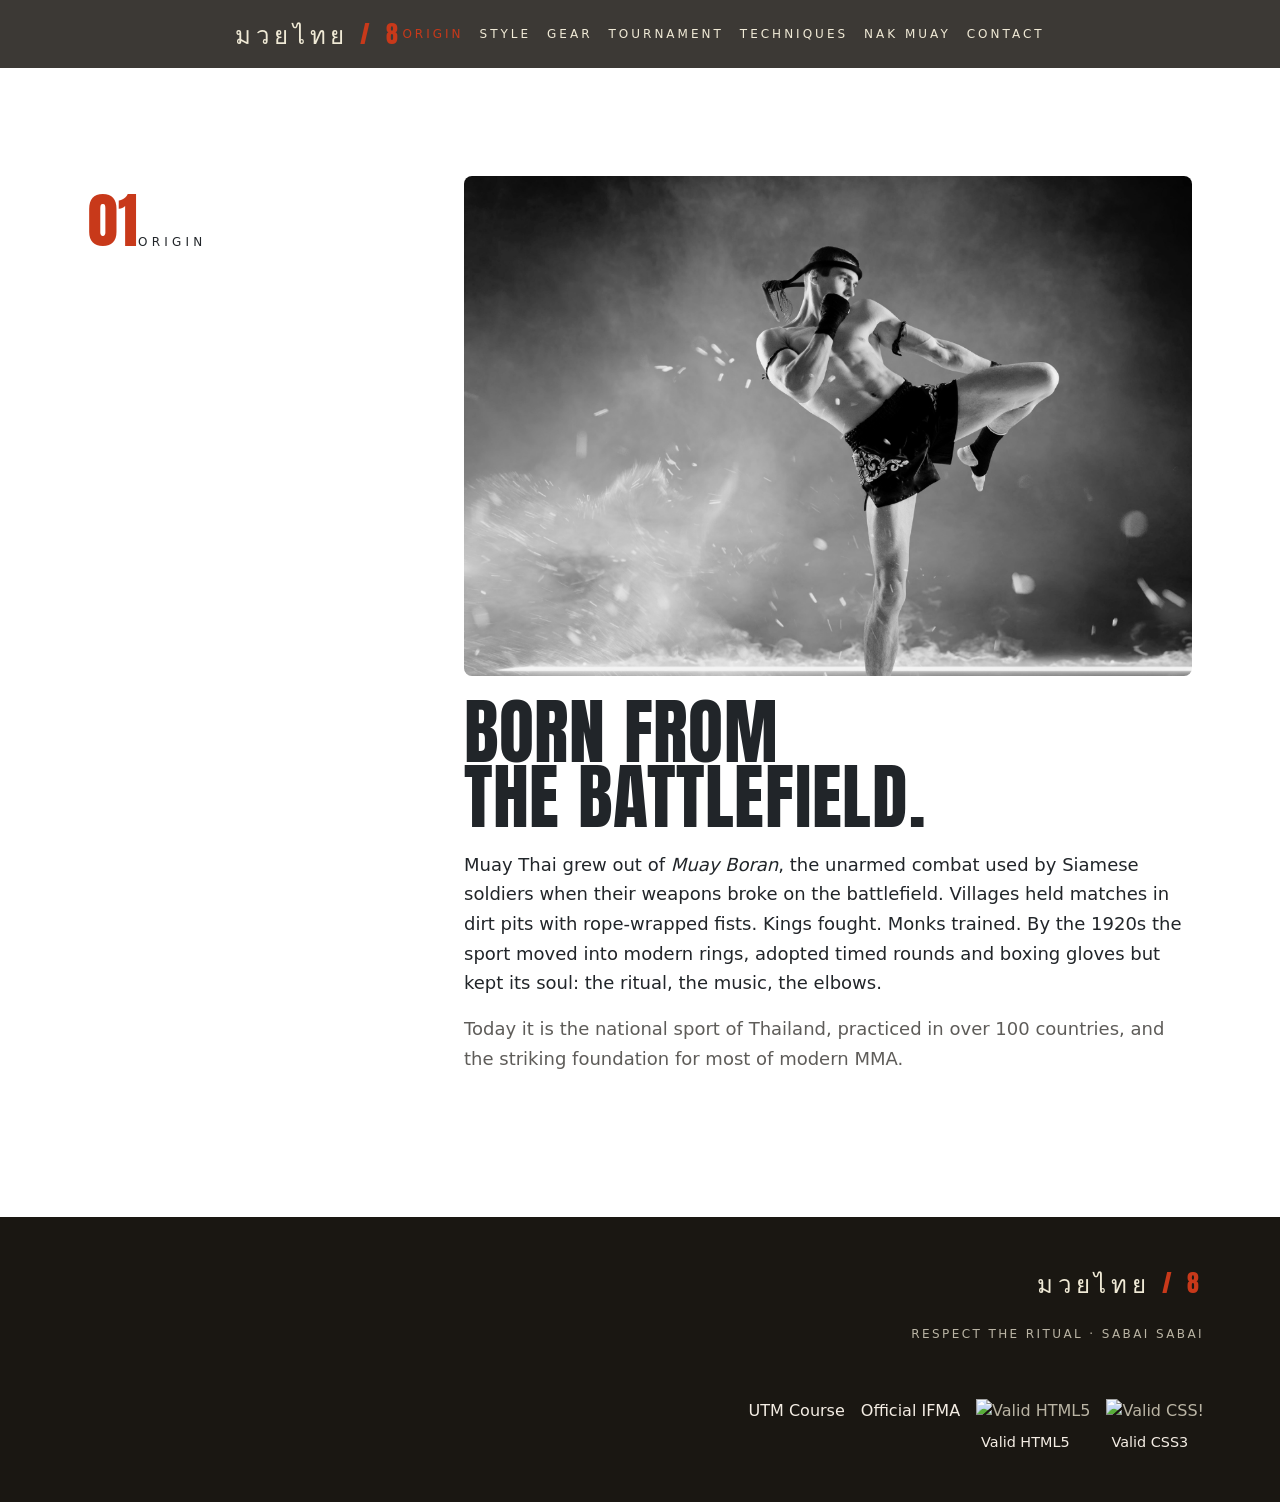
==== pages/about.html @ 4b2b86da "Add files via upload" ====
<!DOCTYPE html>
<html lang="en">
<head>
<meta charset="UTF-8" />
<meta name="viewport" content="width=device-width, initial-scale=1.0">
<title>Origin | Muay Thai / 8</title>

<link href="https://cdn.jsdelivr.net/npm/bootstrap@5.3.0/dist/css/bootstrap.min.css" rel="stylesheet">

<link rel="preconnect" href="https://fonts.googleapis.com">
<link rel="preconnect" href="https://fonts.gstatic.com" crossorigin>
<link href="https://fonts.googleapis.com/css2?family=Anton&family=Inter:wght@400;500;600&display=swap" rel="stylesheet">
<link rel="stylesheet" href="../assets/css/styles.css" />
<script src="https://kit.fontawesome.com/0c54b7787d.js" crossorigin="anonymous"></script>
</head>
<body id="top">

<nav class="nav">
  <div class="nav-inner d-flex flex-wrap align-items-center justify-content-between">
    <a href="../index.html" class="brand">มวยไทย<span class="accent"> / 8</span></a>
    <div class="nav-links d-flex flex-wrap gap-3 mt-2 mt-md-0">
      <a href="about.html" style="color: #c8391a;">Origin</a>
      <a href="style.html">Style</a>
      <a href="gear.html">Gear</a>
      <a href="tournament.html">Tournament</a>
      <a href="technique.html">Techniques</a>
      <a href="fighter.html">Nak Muay</a>
      <a href="contact.html">Contact</a>
    </div>
  </div>
</nav>

<main>
  <section id="origin" class="section container mt-5">
    <div class="row">
      
      
      <div class="col-12 col-lg-4 mb-4">
        <div class="section-label"><span class="n blood">01</span><span class="t">Origin</span></div>
      </div>
      
     
      <div class="col-12 col-lg-8">
     
        <img src="../assets/images/fighter.png" alt="Fighter" class="gray tall img-fluid mb-4" style="width: 100%; border-radius: 8px;" />
        
        <h1 class="display big">Born from<br>the battlefield.</h1>
        <p class="body">Muay Thai grew out of <em>Muay Boran</em>, the unarmed combat used by Siamese soldiers when their weapons broke on the battlefield. Villages held matches in dirt pits with rope-wrapped fists. Kings fought. Monks trained. By the 1920s the sport moved into modern rings, adopted timed rounds and boxing gloves but kept its soul: the ritual, the music, the elbows.</p>
        <p class="body muted" style="margin-top: 1rem;">Today it is the national sport of Thailand, practiced in over 100 countries, and the striking foundation for most of modern MMA.</p>
      </div>
      
    </div>
  </section>
</main>

<footer class="footer">
  <div class="footer-inner container text-center text-md-start">
    <div class="brand-lg">มวยไทย <span class="accent">/ 8</span></div>
    <p class="footer-tag">Respect the ritual · Sabai sabai</p>
    

    <div class="d-flex flex-column flex-md-row gap-3 mt-3 align-items-center align-items-md-start">
      <a href="https://www.utm.ac.mu/index.php/bsc-hons-cyber-security" target="_blank" style="color: #f4ede4;">UTM Course</a>
      <a href="https://muaythai.sport/" target="_blank" style="color: #f4ede4;">Official IFMA</a>
      
      <a href="https://validator.w3.org/nu/?doc=REFERRER" target="_blank" style="text-decoration: none;">
        <img src="https://www.w3.org/Icons/valid-html401" alt="Valid HTML5" style="border:0; height:31px; vertical-align: middle;">
        <span style="color: #f4ede4; font-size: 0.9rem; margin-left: 5px;">Valid HTML5</span>
      </a>

      <a href="https://jigsaw.w3.org/css-validator/validator?uri=REFERRER" target="_blank" style="text-decoration: none;">
        <img src="https://jigsaw.w3.org/css-validator/images/vcss" alt="Valid CSS!" style="border:0; height:31px; vertical-align: middle;">
        <span style="color: #f4ede4; font-size: 0.9rem; margin-left: 5px;">Valid CSS3</span>
      </a>
    </div>
  </div>
</footer>


<script src="https://cdn.jsdelivr.net/npm/bootstrap@5.3.0/dist/js/bootstrap.bundle.min.js"></script>
<script src="../script.js"></script>
</body>
</html>
---- assets/css/styles.css ----
:root{
  --font-display:"Anton","Bebas Neue",sans-serif;
  --font-body:"Inter",sans-serif;
  --blood:#c8391a;
  --bone:#f0ead6;
  --ink:#1a1712;
  --ember:#e69240;
}
*{box-sizing:border-box;margin:0;padding:0}
html, body {height: 100%;margin: 0;}
body {min-height: 100vh;display: flex;flex-direction: column;}
main {flex: 1;display: flex;flex-direction: column;}
img{display:block;max-width:100%}
a{color:inherit;text-decoration:none}
em{font-style:italic}

.display{font-family:var(--font-display);text-transform:uppercase;line-height:.9;letter-spacing:.01em}
.huge{font-size:clamp(3.5rem,14vw,12rem);line-height:.85}
.big{font-size:clamp(2.5rem,6vw,4.5rem)}
.med{font-size:1.75rem}
.blood{color:var(--blood)}
.ember{color:var(--ember)}
.muted{color:rgba(26,23,18,.7);margin-top:1rem}
.body{font-size:1.125rem;line-height:1.65;margin-top:1.25rem}
.max-w{max-width:640px}
.mt{margin-top:1.5rem}

nav {flex-shrink: 0;}
.nav{position:fixed;top:0;left:0;right:0;z-index:50;background:rgba(26,23,18,.85);backdrop-filter:blur(10px);color:var(--bone)}
.nav-inner{max-width:1280px;margin:0 auto;display:flex;align-items:center;justify-content:space-between;padding:1rem 1.5rem}
.brand{font-family:var(--font-display);font-size:1.5rem;letter-spacing:.2em}
.accent{color:var(--blood)}
.nav-links{display:none;gap:2rem;font-size:.75rem;letter-spacing:.25em;text-transform:uppercase}
.nav-links a:hover{color:var(--ember)}
@media(min-width:768px){.nav-links{display:flex}}


.hero{position:relative;min-height:100vh;overflow:hidden;background:var(--ink);color:var(--bone)}
.hero-bg{position:absolute;inset:0;width:100%;height:100%;object-fit:cover;opacity:.6}
.hero-fade{position:absolute;inset:0;background:linear-gradient(to bottom,rgba(26,23,18,.4),transparent,var(--ink))}
.hero-inner{position:relative;z-index:10;max-width:1280px;margin:0 auto;padding:10rem 1.5rem 6rem;min-height:100vh;display:flex;flex-direction:column;justify-content:space-between}
.eyebrow{display:flex;align-items:center;gap:1rem;font-size:.75rem;letter-spacing:.4em;text-transform:uppercase;color:var(--ember)}
.rule{display:inline-block;height:1px;width:3rem;background:var(--ember)}
.lede{margin-top:2rem;max-width:36rem;font-size:1.125rem;color:rgba(240,234,214,.8)}
.stats{margin-top:2.5rem;display:grid;grid-template-columns:repeat(3,1fr);gap:2rem;max-width:32rem;border-top:1px solid rgba(240,234,214,.2);padding-top:1.5rem}
.stat-n{font-family:var(--font-display);font-size:2.5rem;color:var(--ember)}
.stat-l{font-size:.75rem;letter-spacing:.25em;text-transform:uppercase;color:rgba(240,234,214,.6);margin-top:.25rem}


.section{padding:8rem 1.5rem;max-width:1152px;margin:0 auto}
.section.dark,.section.blood-bg{max-width:none;margin:0;padding-left:1.5rem;padding-right:1.5rem}
.section.dark{background:var(--ink);color:var(--bone)}
.section.blood-bg{background:var(--blood);color:var(--bone)}
.section.dark>*,.section.blood-bg>*{max-width:1152px;margin-left:auto;margin-right:auto}

.grid-12{display:grid;grid-template-columns:repeat(12,1fr);gap:3rem;align-items:start}
.grid-12.end{align-items:end;margin-bottom:4rem}
.col-4{grid-column:span 12}
.col-5{grid-column:span 12}
.col-7{grid-column:span 12}
.col-8{grid-column:span 12}
@media(min-width:768px){
  .col-4{grid-column:span 4}
  .col-5{grid-column:span 5}
  .col-7{grid-column:span 7}
  .col-8{grid-column:span 8}
}


.section-label{display:flex:1;align-items:center;gap:1rem}
.section-label .n{font-family:var(--font-display);font-size:3.75rem}
.section-label .t{font-size:.75rem;letter-spacing:.35em;text-transform:uppercase}


.two-col{display:grid;grid-template-columns:1fr;gap:2.5rem;align-items:center}
@media(min-width:768px){.two-col{grid-template-columns:1fr 1fr}}
.gray{filter:grayscale(1)}
.tall{width:100%;height:500px;object-fit:cover}
.tall-med{margin-top:2.5rem;width:100%;height:350px;object-fit:cover}
.stack{display:flex;flex-direction:column;gap:2rem}
.weapon{border-left:2px solid var(--blood);padding-left:1.5rem}
.w-name{font-family:var(--font-display);font-size:1.875rem;text-transform:uppercase;letter-spacing:.02em}
.w-name .thai{color:var(--ember);font-size:.9rem;margin-left:.5rem;font-family:var(--font-body);letter-spacing:0;font-weight:400}
.weapon p{margin-top:.5rem;color:rgba(240,234,214,.7)}


.wide{width:100%;height:400px;object-fit:cover;margin-bottom:4rem}
@media(min-width:768px){.wide{height:500px}}
.gear-grid{display:grid;grid-template-columns:1fr;gap:2rem}
@media(min-width:768px){.gear-grid{grid-template-columns:repeat(3,1fr)}}
.gear-card{border-top:2px solid var(--ink);padding-top:1.5rem}
.gear-card .num{font-size:.75rem;letter-spacing:.3em;text-transform:uppercase;color:rgba(26,23,18,.5)}
.gear-card h3{font-family:var(--font-display);font-size:1.5rem;text-transform:uppercase;margin-top:.5rem}
.gear-card p{margin-top:.75rem;color:rgba(26,23,18,.75)}


.round{display:flex;gap:1.5rem;border-bottom:1px solid rgba(240,234,214,.25);padding-bottom:1.5rem;margin-bottom:2rem}
.round .tag{font-family:var(--font-display);font-size:3rem;line-height:1;width:5rem;flex-shrink:0}
.round h3{font-family:var(--font-display);font-size:1.5rem;text-transform:uppercase}
.round p{margin-top:.5rem;color:rgba(240,234,214,.85)}
.scoring{padding-top:1rem}
.scoring h3{font-family:var(--font-display);text-transform:uppercase;font-size:1.5rem}
.scoring p{margin-top:.75rem;color:rgba(240,234,214,.85)}


.ideas-grid{margin-top:3.5rem;display:grid;grid-template-columns:1fr;gap:1.5rem}
@media(min-width:768px){.ideas-grid{grid-template-columns:repeat(2,1fr)}}
@media(min-width:1024px){.ideas-grid{grid-template-columns:repeat(3,1fr)}}
.idea{padding:1.5rem;background:var(--ink);color:var(--bone);transition:background .2s}
.idea:hover{background:var(--blood)}
.idea .num{font-family:var(--font-display);font-size:2.25rem;color:var(--ember)}
.idea:hover .num{color:var(--bone)}
.idea h3{margin-top:1rem;font-family:var(--font-display);font-size:1.25rem;text-transform:uppercase}
.idea p{margin-top:.5rem;font-size:.875rem;color:rgba(240,234,214,.75)}


.footer{background:var(--ink);color:rgba(240,234,214,.75);padding:3rem 1.5rem}
.footer-inner{max-width:1152px;margin-top:auto;display:flex;flex-direction:column;gap:1.5rem;justify-content:space-between}
@media(min-width:768px){.footer-inner{flex-direction:column;align-items:flex-end}}
.brand-lg{font-family:var(--font-display);font-size:1.5rem;letter-spacing:.2em;color:var(--bone)}
.footer-tag{font-size:.75rem;letter-spacing:.2em;text-transform:uppercase}


@media(max-width:480px){
  .hero-inner{padding:7rem 1.25rem 4rem}
  .stats{grid-template-columns:repeat(3,1fr);gap:1rem}
  .stat-n{font-size:1.75rem}
  .tall{height:300px}
  .tall-med{height:220px}
  .wide{height:220px}
  .section{padding:4rem 1.25rem}
  .section.dark,.section.blood-bg{padding-left:1.25rem;padding-right:1.25rem}
  .round .tag{font-size:2rem;width:3.5rem}
  .section-label .n{font-size:2.5rem}
}
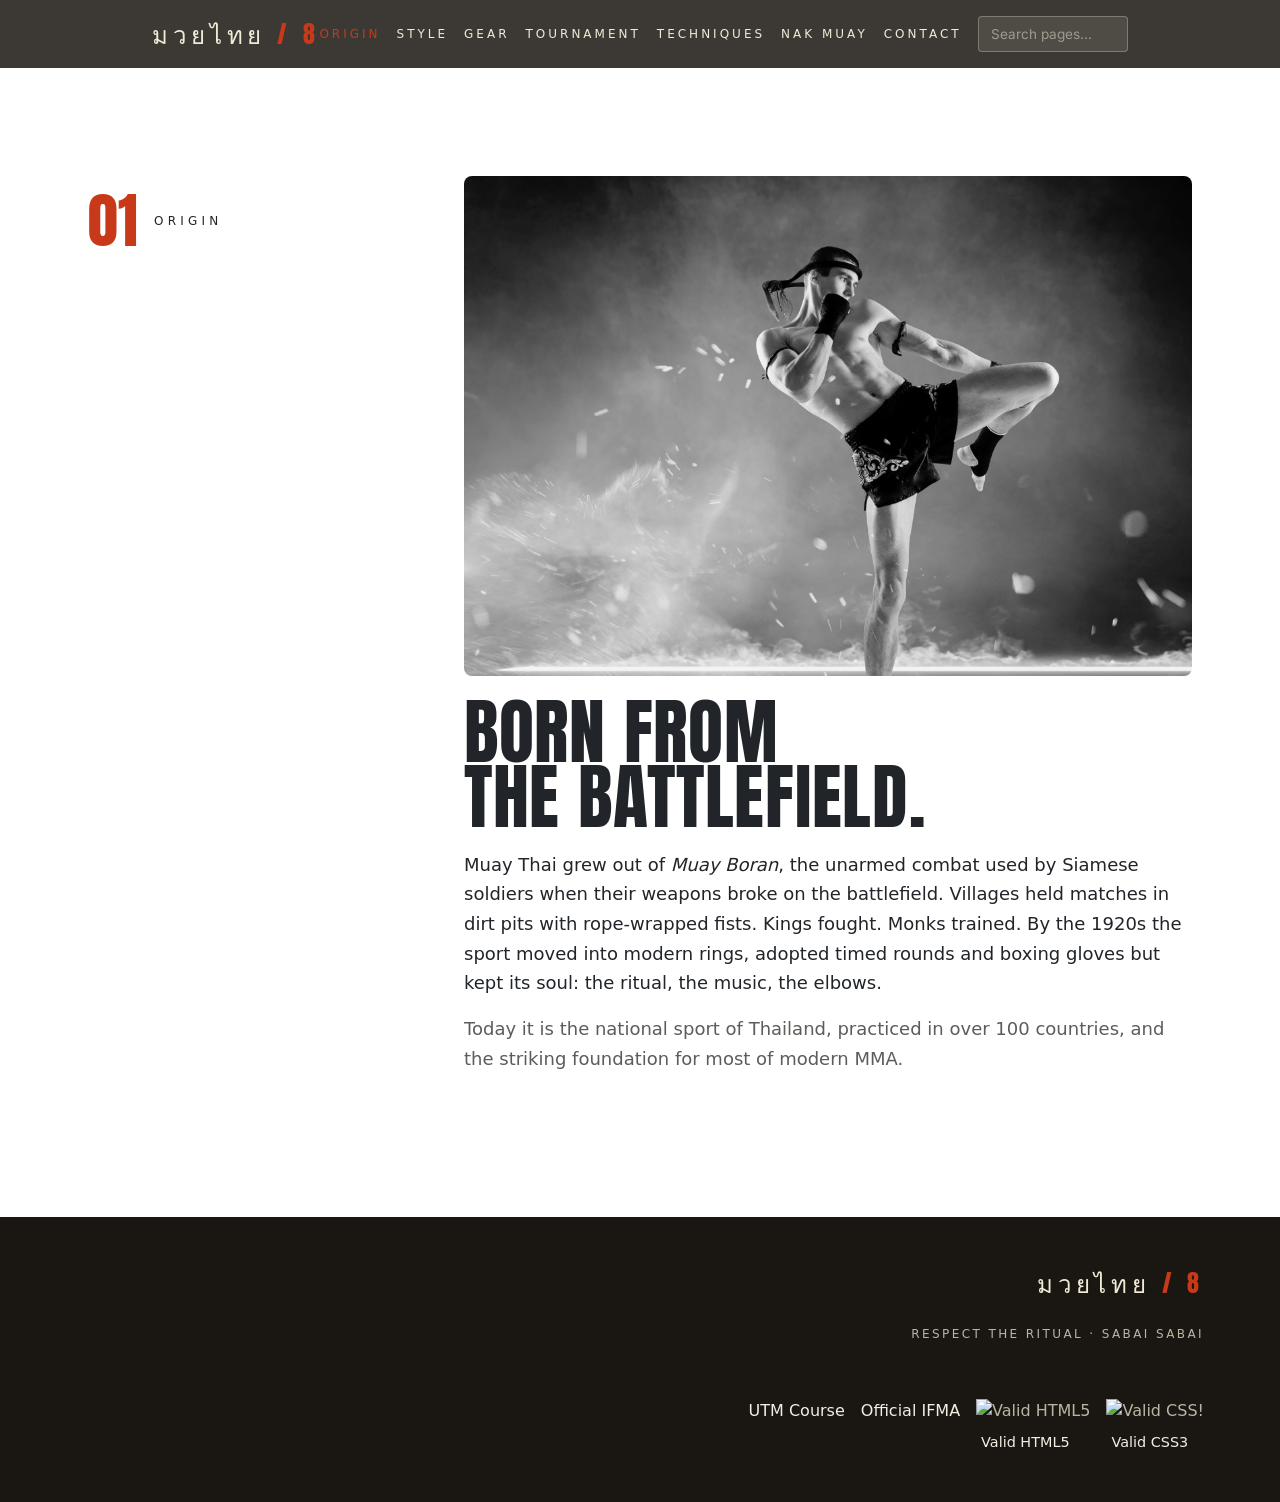
==== commit a2ffc883: "Add files via upload" ====
--- a/pages/about.html
+++ b/pages/about.html
@@ -1,83 +1,89 @@
-<!DOCTYPE html>
-<html lang="en">
-<head>
-<meta charset="UTF-8" />
-<meta name="viewport" content="width=device-width, initial-scale=1.0">
-<title>Origin | Muay Thai / 8</title>
-
-<link href="https://cdn.jsdelivr.net/npm/bootstrap@5.3.0/dist/css/bootstrap.min.css" rel="stylesheet">
-
-<link rel="preconnect" href="https://fonts.googleapis.com">
-<link rel="preconnect" href="https://fonts.gstatic.com" crossorigin>
-<link href="https://fonts.googleapis.com/css2?family=Anton&family=Inter:wght@400;500;600&display=swap" rel="stylesheet">
-<link rel="stylesheet" href="../assets/css/styles.css" />
-<script src="https://kit.fontawesome.com/0c54b7787d.js" crossorigin="anonymous"></script>
-</head>
-<body id="top">
-
-<nav class="nav">
-  <div class="nav-inner d-flex flex-wrap align-items-center justify-content-between">
-    <a href="../index.html" class="brand">มวยไทย<span class="accent"> / 8</span></a>
-    <div class="nav-links d-flex flex-wrap gap-3 mt-2 mt-md-0">
-      <a href="about.html" style="color: #c8391a;">Origin</a>
-      <a href="style.html">Style</a>
-      <a href="gear.html">Gear</a>
-      <a href="tournament.html">Tournament</a>
-      <a href="technique.html">Techniques</a>
-      <a href="fighter.html">Nak Muay</a>
-      <a href="contact.html">Contact</a>
-    </div>
-  </div>
-</nav>
-
-<main>
-  <section id="origin" class="section container mt-5">
-    <div class="row">
-      
-      
-      <div class="col-12 col-lg-4 mb-4">
-        <div class="section-label"><span class="n blood">01</span><span class="t">Origin</span></div>
-      </div>
-      
-     
-      <div class="col-12 col-lg-8">
-     
-        <img src="../assets/images/fighter.png" alt="Fighter" class="gray tall img-fluid mb-4" style="width: 100%; border-radius: 8px;" />
-        
-        <h1 class="display big">Born from<br>the battlefield.</h1>
-        <p class="body">Muay Thai grew out of <em>Muay Boran</em>, the unarmed combat used by Siamese soldiers when their weapons broke on the battlefield. Villages held matches in dirt pits with rope-wrapped fists. Kings fought. Monks trained. By the 1920s the sport moved into modern rings, adopted timed rounds and boxing gloves but kept its soul: the ritual, the music, the elbows.</p>
-        <p class="body muted" style="margin-top: 1rem;">Today it is the national sport of Thailand, practiced in over 100 countries, and the striking foundation for most of modern MMA.</p>
-      </div>
-      
-    </div>
-  </section>
-</main>
-
-<footer class="footer">
-  <div class="footer-inner container text-center text-md-start">
-    <div class="brand-lg">มวยไทย <span class="accent">/ 8</span></div>
-    <p class="footer-tag">Respect the ritual · Sabai sabai</p>
-    
-
-    <div class="d-flex flex-column flex-md-row gap-3 mt-3 align-items-center align-items-md-start">
-      <a href="https://www.utm.ac.mu/index.php/bsc-hons-cyber-security" target="_blank" style="color: #f4ede4;">UTM Course</a>
-      <a href="https://muaythai.sport/" target="_blank" style="color: #f4ede4;">Official IFMA</a>
-      
-      <a href="https://validator.w3.org/nu/?doc=REFERRER" target="_blank" style="text-decoration: none;">
-        <img src="https://www.w3.org/Icons/valid-html401" alt="Valid HTML5" style="border:0; height:31px; vertical-align: middle;">
-        <span style="color: #f4ede4; font-size: 0.9rem; margin-left: 5px;">Valid HTML5</span>
-      </a>
-
-      <a href="https://jigsaw.w3.org/css-validator/validator?uri=REFERRER" target="_blank" style="text-decoration: none;">
-        <img src="https://jigsaw.w3.org/css-validator/images/vcss" alt="Valid CSS!" style="border:0; height:31px; vertical-align: middle;">
-        <span style="color: #f4ede4; font-size: 0.9rem; margin-left: 5px;">Valid CSS3</span>
-      </a>
-    </div>
-  </div>
-</footer>
-
-
-<script src="https://cdn.jsdelivr.net/npm/bootstrap@5.3.0/dist/js/bootstrap.bundle.min.js"></script>
-<script src="../script.js"></script>
-</body>
+<!DOCTYPE html>
+<html lang="en">
+<head>
+<meta charset="UTF-8" />
+<meta name="viewport" content="width=device-width, initial-scale=1.0">
+<title>Origin | Muay Thai / 8</title>
+
+<link href="https://cdn.jsdelivr.net/npm/bootstrap@5.3.0/dist/css/bootstrap.min.css" rel="stylesheet">
+
+<link rel="preconnect" href="https://fonts.googleapis.com">
+<link rel="preconnect" href="https://fonts.gstatic.com" crossorigin>
+<link href="https://fonts.googleapis.com/css2?family=Anton&family=Inter:wght@400;500;600&display=swap" rel="stylesheet">
+<link rel="stylesheet" href="../assets/css/styles.css" />
+  <link rel="icon" type="image/jpeg" href="../assets/images/logo.jpg">
+<script src="https://kit.fontawesome.com/0c54b7787d.js" crossorigin="anonymous"></script>
+</head>
+<body id="top">
+
+<nav class="nav">
+  <div class="nav-inner d-flex flex-wrap align-items-center justify-content-between">
+    <a href="../index.html" class="brand">มวยไทย<span class="accent"> / 8</span></a>
+    <div class="nav-links d-flex flex-wrap gap-3 mt-2 mt-md-0">
+      <a href="about.html" style="color: #c8391a;">Origin</a>
+      <a href="style.html">Style</a>
+      <a href="gear.html">Gear</a>
+      <a href="tournament.html">Tournament</a>
+      <a href="technique.html">Techniques</a>
+      <a href="fighter.html">Nak Muay</a>
+      <a href="contact.html">Contact</a>
+    </div>
+    <div class="site-search">
+      <label for="site-search" class="visually-hidden">Search pages</label>
+      <input type="search" id="site-search" placeholder="Search pages..." autocomplete="off">
+      <div id="site-search-results" class="search-results" role="listbox"></div>
+    </div>
+  </div>
+</nav>
+
+<main>
+  <section id="origin" class="section container mt-5">
+    <div class="row">
+      
+      
+      <div class="col-12 col-lg-4 mb-4">
+        <div class="section-label"><span class="n blood">01</span><span class="t">Origin</span></div>
+      </div>
+      
+     
+      <div class="col-12 col-lg-8">
+     
+        <img src="../assets/images/fighter.png" alt="Fighter" class="gray tall img-fluid mb-4" style="width: 100%; border-radius: 8px;" />
+        
+        <h1 class="display big">Born from<br>the battlefield.</h1>
+        <p class="body">Muay Thai grew out of <em>Muay Boran</em>, the unarmed combat used by Siamese soldiers when their weapons broke on the battlefield. Villages held matches in dirt pits with rope-wrapped fists. Kings fought. Monks trained. By the 1920s the sport moved into modern rings, adopted timed rounds and boxing gloves but kept its soul: the ritual, the music, the elbows.</p>
+        <p class="body muted" style="margin-top: 1rem;">Today it is the national sport of Thailand, practiced in over 100 countries, and the striking foundation for most of modern MMA.</p>
+      </div>
+      
+    </div>
+  </section>
+</main>
+
+<footer class="footer">
+  <div class="footer-inner container text-center text-md-start">
+    <div class="brand-lg">มวยไทย <span class="accent">/ 8</span></div>
+    <p class="footer-tag">Respect the ritual · Sabai sabai</p>
+    
+
+    <div class="d-flex flex-column flex-md-row gap-3 mt-3 align-items-center align-items-md-start">
+      <a href="https://www.utm.ac.mu/index.php/bsc-hons-cyber-security" target="_blank" style="color: #f4ede4;">UTM Course</a>
+      <a href="https://muaythai.sport/" target="_blank" style="color: #f4ede4;">Official IFMA</a>
+      
+      <a href="https://validator.w3.org/nu/?doc=REFERRER" target="_blank" style="text-decoration: none;">
+        <img src="https://www.w3.org/Icons/valid-html401" alt="Valid HTML5" style="border:0; height:31px; vertical-align: middle;">
+        <span style="color: #f4ede4; font-size: 0.9rem; margin-left: 5px;">Valid HTML5</span>
+      </a>
+
+      <a href="https://jigsaw.w3.org/css-validator/validator?uri=REFERRER" target="_blank" style="text-decoration: none;">
+        <img src="https://jigsaw.w3.org/css-validator/images/vcss" alt="Valid CSS!" style="border:0; height:31px; vertical-align: middle;">
+        <span style="color: #f4ede4; font-size: 0.9rem; margin-left: 5px;">Valid CSS3</span>
+      </a>
+    </div>
+  </div>
+</footer>
+
+
+<script src="https://cdn.jsdelivr.net/npm/bootstrap@5.3.0/dist/js/bootstrap.bundle.min.js"></script>
+<script src="../script.js"></script>
+</body>
 </html>
--- a/assets/css/styles.css
+++ b/assets/css/styles.css
@@ -67,7 +67,7 @@
 }
 
 
-.section-label{display:flex:1;align-items:center;gap:1rem}
+.section-label{display:flex;align-items:center;gap:1rem}
 .section-label .n{font-family:var(--font-display);font-size:3.75rem}
 .section-label .t{font-size:.75rem;letter-spacing:.35em;text-transform:uppercase}
 
@@ -114,6 +114,19 @@
 .idea p{margin-top:.5rem;font-size:.875rem;color:rgba(240,234,214,.75)}
 
 
+.site-search{position:relative;margin-left:1rem}
+.site-search input{background:rgba(240,234,214,.1);border:1px solid rgba(240,234,214,.3);color:var(--bone);border-radius:4px;padding:.4rem .75rem;font-family:var(--font-body);font-size:.85rem;width:150px}
+.site-search input::placeholder{color:rgba(240,234,214,.5)}
+.site-search input:focus{outline:2px solid var(--ember);outline-offset:1px}
+.search-results{display:none;position:absolute;top:calc(100% + .5rem);right:0;background:var(--ink);border:1px solid rgba(240,234,214,.2);border-radius:6px;min-width:240px;max-height:320px;overflow-y:auto;z-index:100;box-shadow:0 10px 30px rgba(0,0,0,.4)}
+.search-result{display:flex;flex-direction:column;gap:.15rem;padding:.65rem .9rem;border-bottom:1px solid rgba(240,234,214,.1)}
+.search-result:last-child{border-bottom:none}
+.search-result:hover,.search-result:focus{background:rgba(200,57,26,.25)}
+.search-result strong{font-family:var(--font-display);font-size:.85rem;text-transform:uppercase;letter-spacing:.05em;color:var(--bone)}
+.search-result span{font-size:.75rem;color:rgba(240,234,214,.6)}
+.search-empty{padding:.75rem .9rem;font-size:.8rem;color:rgba(240,234,214,.6)}
+.visually-hidden{position:absolute;width:1px;height:1px;padding:0;margin:-1px;overflow:hidden;clip:rect(0,0,0,0);white-space:nowrap;border:0}
+
 .footer{background:var(--ink);color:rgba(240,234,214,.75);padding:3rem 1.5rem}
 .footer-inner{max-width:1152px;margin-top:auto;display:flex;flex-direction:column;gap:1.5rem;justify-content:space-between}
 @media(min-width:768px){.footer-inner{flex-direction:column;align-items:flex-end}}
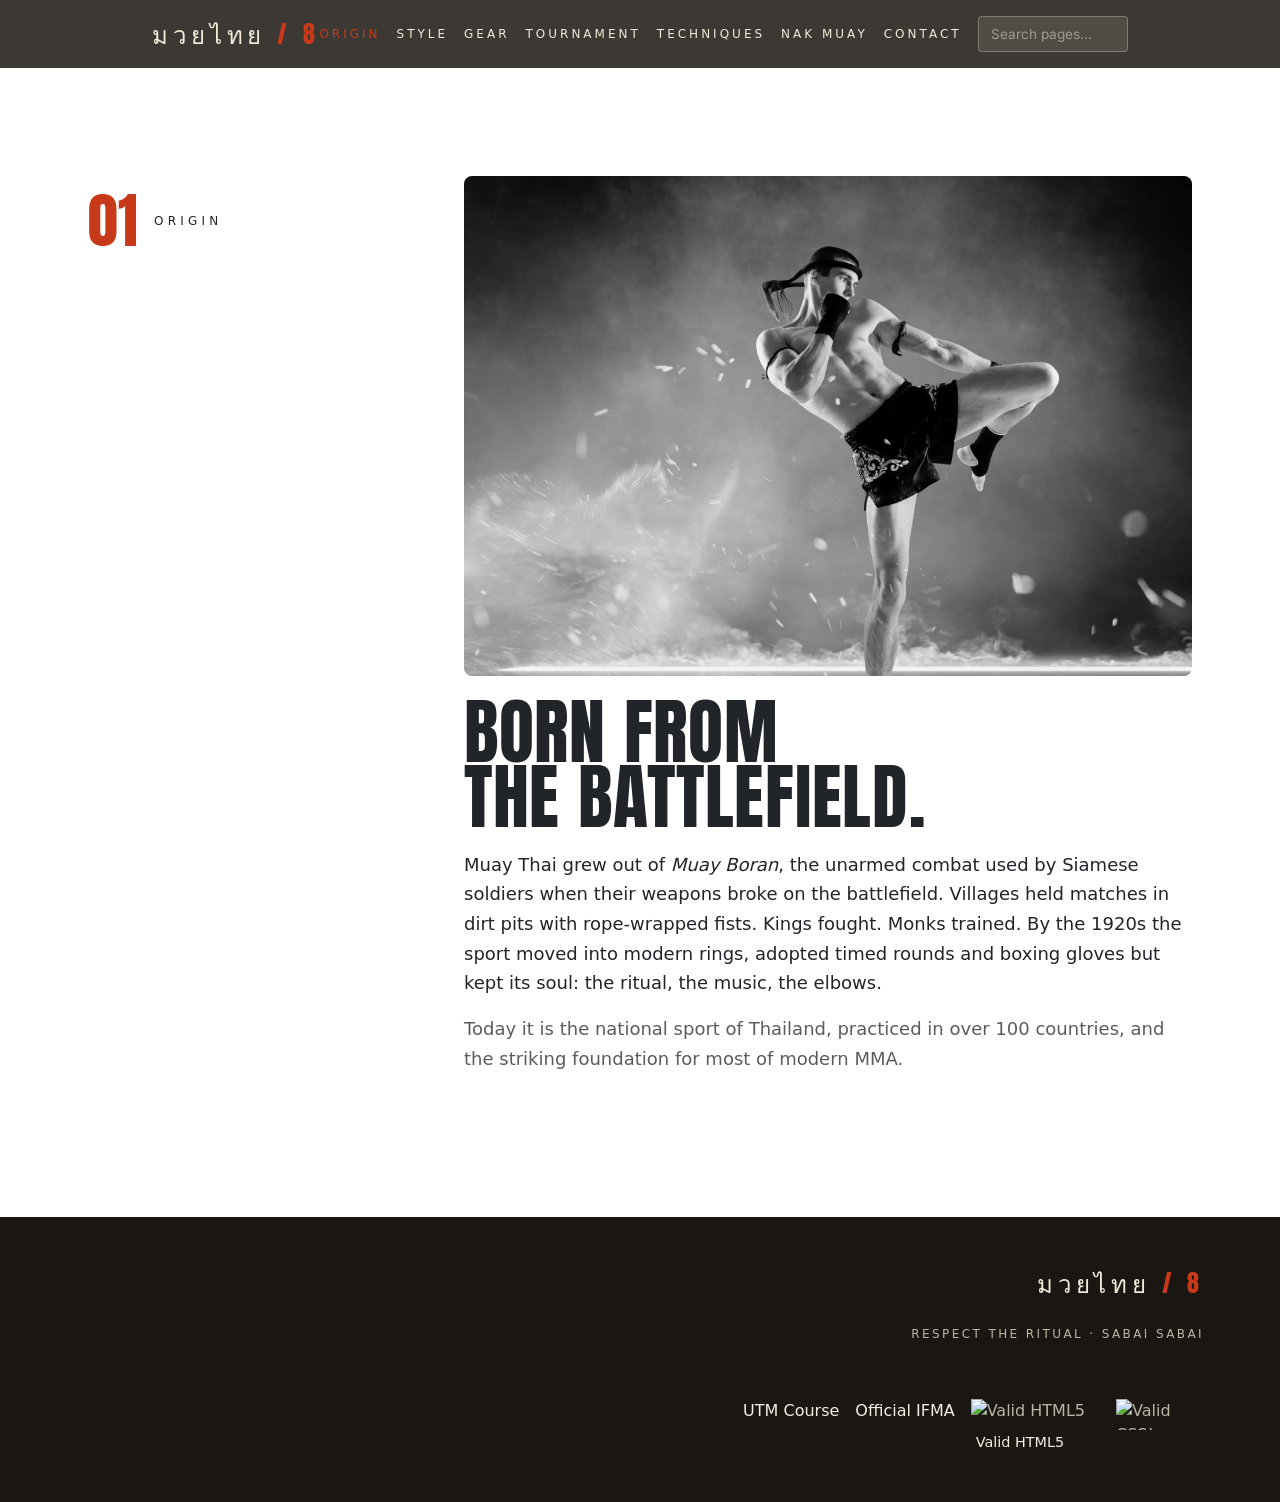
==== commit 6c52f7b2: "Add files via upload" ====
--- a/pages/about.html
+++ b/pages/about.html
@@ -33,7 +33,7 @@
       <input type="search" id="site-search" placeholder="Search pages..." autocomplete="off">
       <div id="site-search-results" class="search-results" role="listbox"></div>
     </div>
-  </div>
+  
 </nav>
 
 <main>
@@ -69,15 +69,15 @@
       <a href="https://www.utm.ac.mu/index.php/bsc-hons-cyber-security" target="_blank" style="color: #f4ede4;">UTM Course</a>
       <a href="https://muaythai.sport/" target="_blank" style="color: #f4ede4;">Official IFMA</a>
       
-      <a href="https://validator.w3.org/nu/?doc=REFERRER" target="_blank" style="text-decoration: none;">
-        <img src="https://www.w3.org/Icons/valid-html401" alt="Valid HTML5" style="border:0; height:31px; vertical-align: middle;">
-        <span style="color: #f4ede4; font-size: 0.9rem; margin-left: 5px;">Valid HTML5</span>
-      </a>
-
-      <a href="https://jigsaw.w3.org/css-validator/validator?uri=REFERRER" target="_blank" style="text-decoration: none;">
-        <img src="https://jigsaw.w3.org/css-validator/images/vcss" alt="Valid CSS!" style="border:0; height:31px; vertical-align: middle;">
-        <span style="color: #f4ede4; font-size: 0.9rem; margin-left: 5px;">Valid CSS3</span>
-      </a>
+         <a href="https://validator.w3.org/nu/?doc= https://roumaldarosaifally.github.io/website-muay-thai/" target="_blank" style="text-decoration: none; margin-right: 15px;">
+  <img src="https://www.w3.org/Icons/valid-html401" alt="Valid HTML5" style="border:0; height:31px; vertical-align: middle;">
+  <span style="color: #f4ede4; font-size: 0.9rem; margin-left: 5px;">Valid HTML5</span>
+</a>
+  <a href="https://jigsaw.w3.org/css-validator/check/ https://roumaldarosaifally.github.io/website-muay-thai/">
+        <img style="border:0;width:88px;height:31px"
+            src="https://jigsaw.w3.org/css-validator/images/vcss-blue"
+            alt="Valid CSS!" />
+    </a>
     </div>
   </div>
 </footer>
--- a/assets/css/styles.css
+++ b/assets/css/styles.css
@@ -114,19 +114,19 @@
 .idea p{margin-top:.5rem;font-size:.875rem;color:rgba(240,234,214,.75)}
 
 
-.site-search{position:relative;margin-left:1rem}
-.site-search input{background:rgba(240,234,214,.1);border:1px solid rgba(240,234,214,.3);color:var(--bone);border-radius:4px;padding:.4rem .75rem;font-family:var(--font-body);font-size:.85rem;width:150px}
-.site-search input::placeholder{color:rgba(240,234,214,.5)}
-.site-search input:focus{outline:2px solid var(--ember);outline-offset:1px}
-.search-results{display:none;position:absolute;top:calc(100% + .5rem);right:0;background:var(--ink);border:1px solid rgba(240,234,214,.2);border-radius:6px;min-width:240px;max-height:320px;overflow-y:auto;z-index:100;box-shadow:0 10px 30px rgba(0,0,0,.4)}
-.search-result{display:flex;flex-direction:column;gap:.15rem;padding:.65rem .9rem;border-bottom:1px solid rgba(240,234,214,.1)}
-.search-result:last-child{border-bottom:none}
-.search-result:hover,.search-result:focus{background:rgba(200,57,26,.25)}
-.search-result strong{font-family:var(--font-display);font-size:.85rem;text-transform:uppercase;letter-spacing:.05em;color:var(--bone)}
-.search-result span{font-size:.75rem;color:rgba(240,234,214,.6)}
-.search-empty{padding:.75rem .9rem;font-size:.8rem;color:rgba(240,234,214,.6)}
-.visually-hidden{position:absolute;width:1px;height:1px;padding:0;margin:-1px;overflow:hidden;clip:rect(0,0,0,0);white-space:nowrap;border:0}
-
+.site-search{position:relative;margin-left:1rem}
+.site-search input{background:rgba(240,234,214,.1);border:1px solid rgba(240,234,214,.3);color:var(--bone);border-radius:4px;padding:.4rem .75rem;font-family:var(--font-body);font-size:.85rem;width:150px}
+.site-search input::placeholder{color:rgba(240,234,214,.5)}
+.site-search input:focus{outline:2px solid var(--ember);outline-offset:1px}
+.search-results{display:none;position:absolute;top:calc(100% + .5rem);right:0;background:var(--ink);border:1px solid rgba(240,234,214,.2);border-radius:6px;min-width:240px;max-height:320px;overflow-y:auto;z-index:100;box-shadow:0 10px 30px rgba(0,0,0,.4)}
+.search-result{display:flex;flex-direction:column;gap:.15rem;padding:.65rem .9rem;border-bottom:1px solid rgba(240,234,214,.1)}
+.search-result:last-child{border-bottom:none}
+.search-result:hover,.search-result:focus{background:rgba(200,57,26,.25)}
+.search-result strong{font-family:var(--font-display);font-size:.85rem;text-transform:uppercase;letter-spacing:.05em;color:var(--bone)}
+.search-result span{font-size:.75rem;color:rgba(240,234,214,.6)}
+.search-empty{padding:.75rem .9rem;font-size:.8rem;color:rgba(240,234,214,.6)}
+.visually-hidden{position:absolute;width:1px;height:1px;padding:0;margin:-1px;overflow:hidden;clip:rect(0,0,0,0);white-space:nowrap;border:0}
+
 .footer{background:var(--ink);color:rgba(240,234,214,.75);padding:3rem 1.5rem}
 .footer-inner{max-width:1152px;margin-top:auto;display:flex;flex-direction:column;gap:1.5rem;justify-content:space-between}
 @media(min-width:768px){.footer-inner{flex-direction:column;align-items:flex-end}}
@@ -145,4 +145,40 @@
   .section.dark,.section.blood-bg{padding-left:1.25rem;padding-right:1.25rem}
   .round .tag{font-size:2rem;width:3.5rem}
   .section-label .n{font-size:2.5rem}
+}
+.search-results {
+    position: absolute;
+    background: white;
+    border: 1px solid #ddd;
+    border-radius: 4px;
+    max-height: 300px;
+    overflow-y: auto;
+    width: 100%;
+    display: none;
+    z-index: 9999;
+    box-shadow: 0 4px 12px rgba(0,0,0,0.15);
+    margin-top: 4px;
+}
+
+.site-search {
+    position: relative;
+    display: inline-block;
+}
+
+.search-result {
+    display: block;
+    padding: 10px 14px;
+    text-decoration: none;
+    color: #333;
+    border-bottom: 1px solid #f0f0f0;
+}
+
+.search-result:hover {
+    background: #f5f5f5;
+}
+
+.search-empty {
+    padding: 12px 14px;
+    color: #999;
+    font-style: italic;
 }
